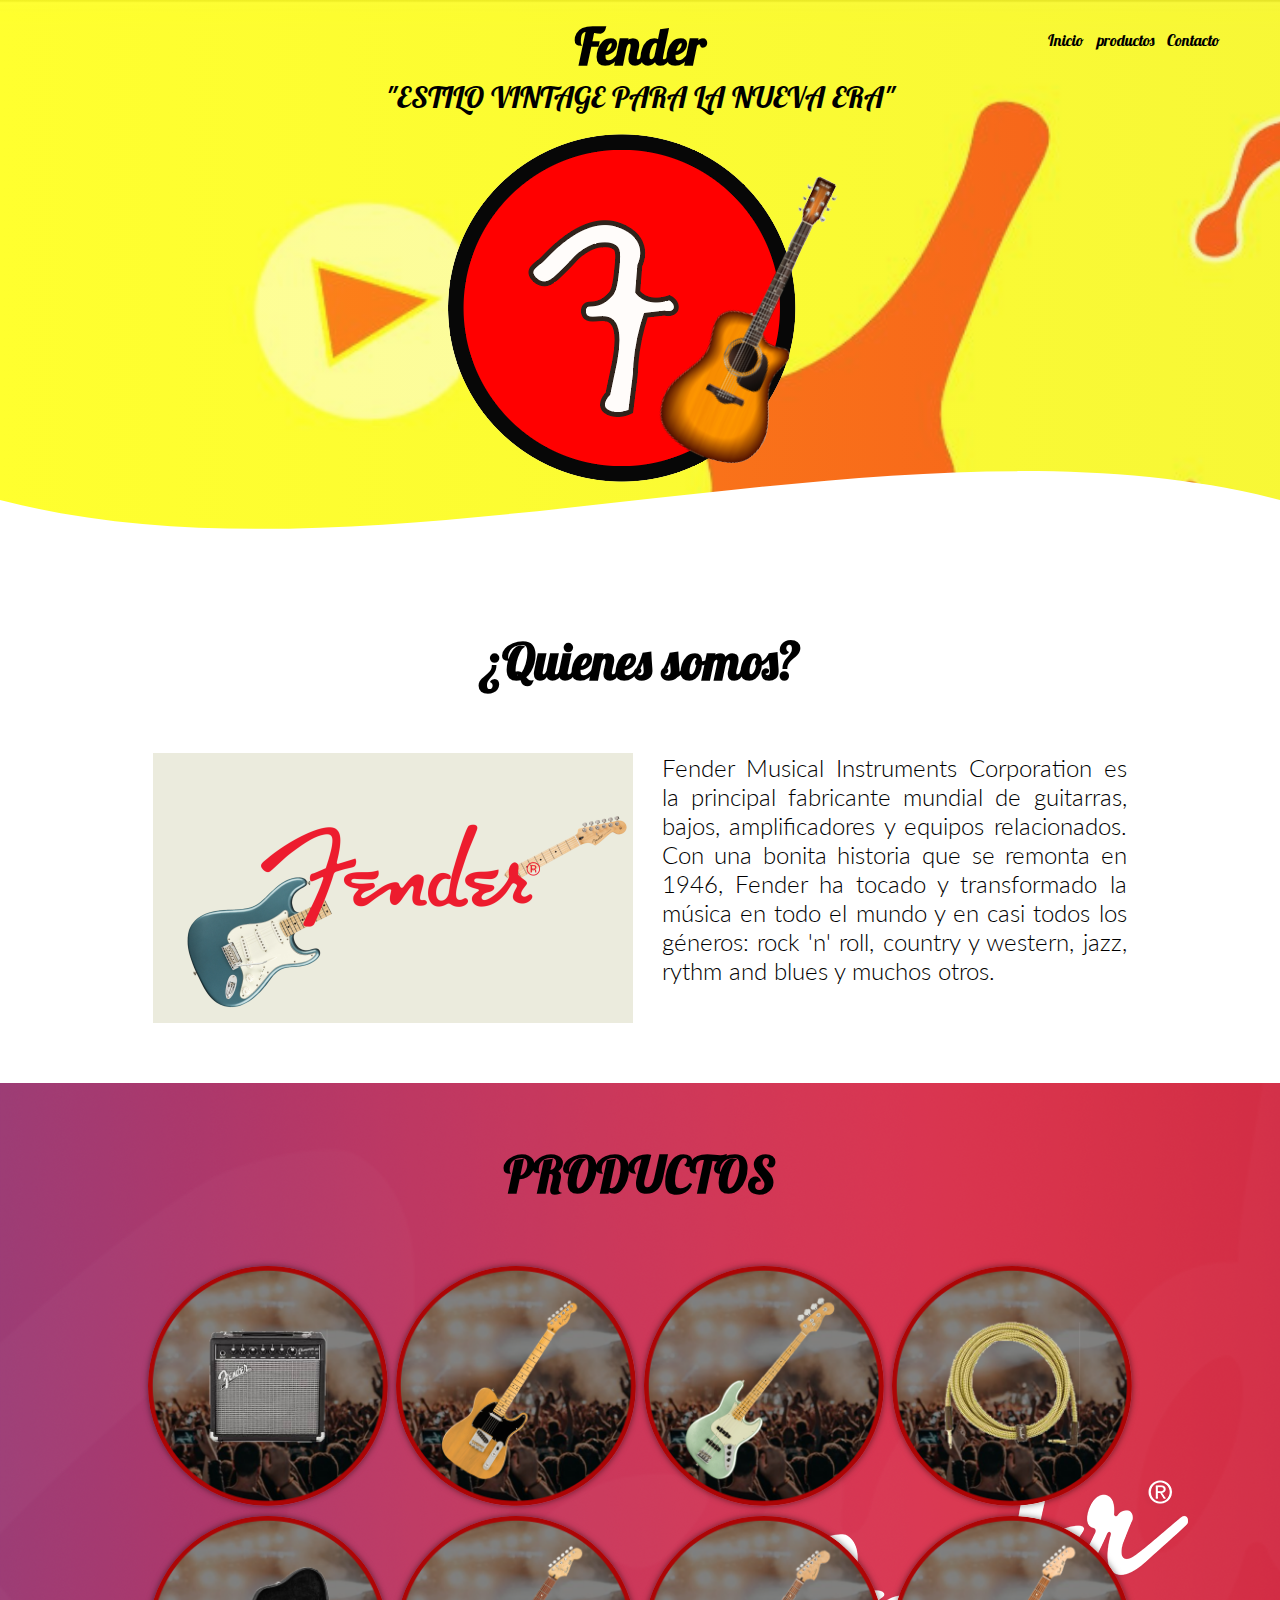
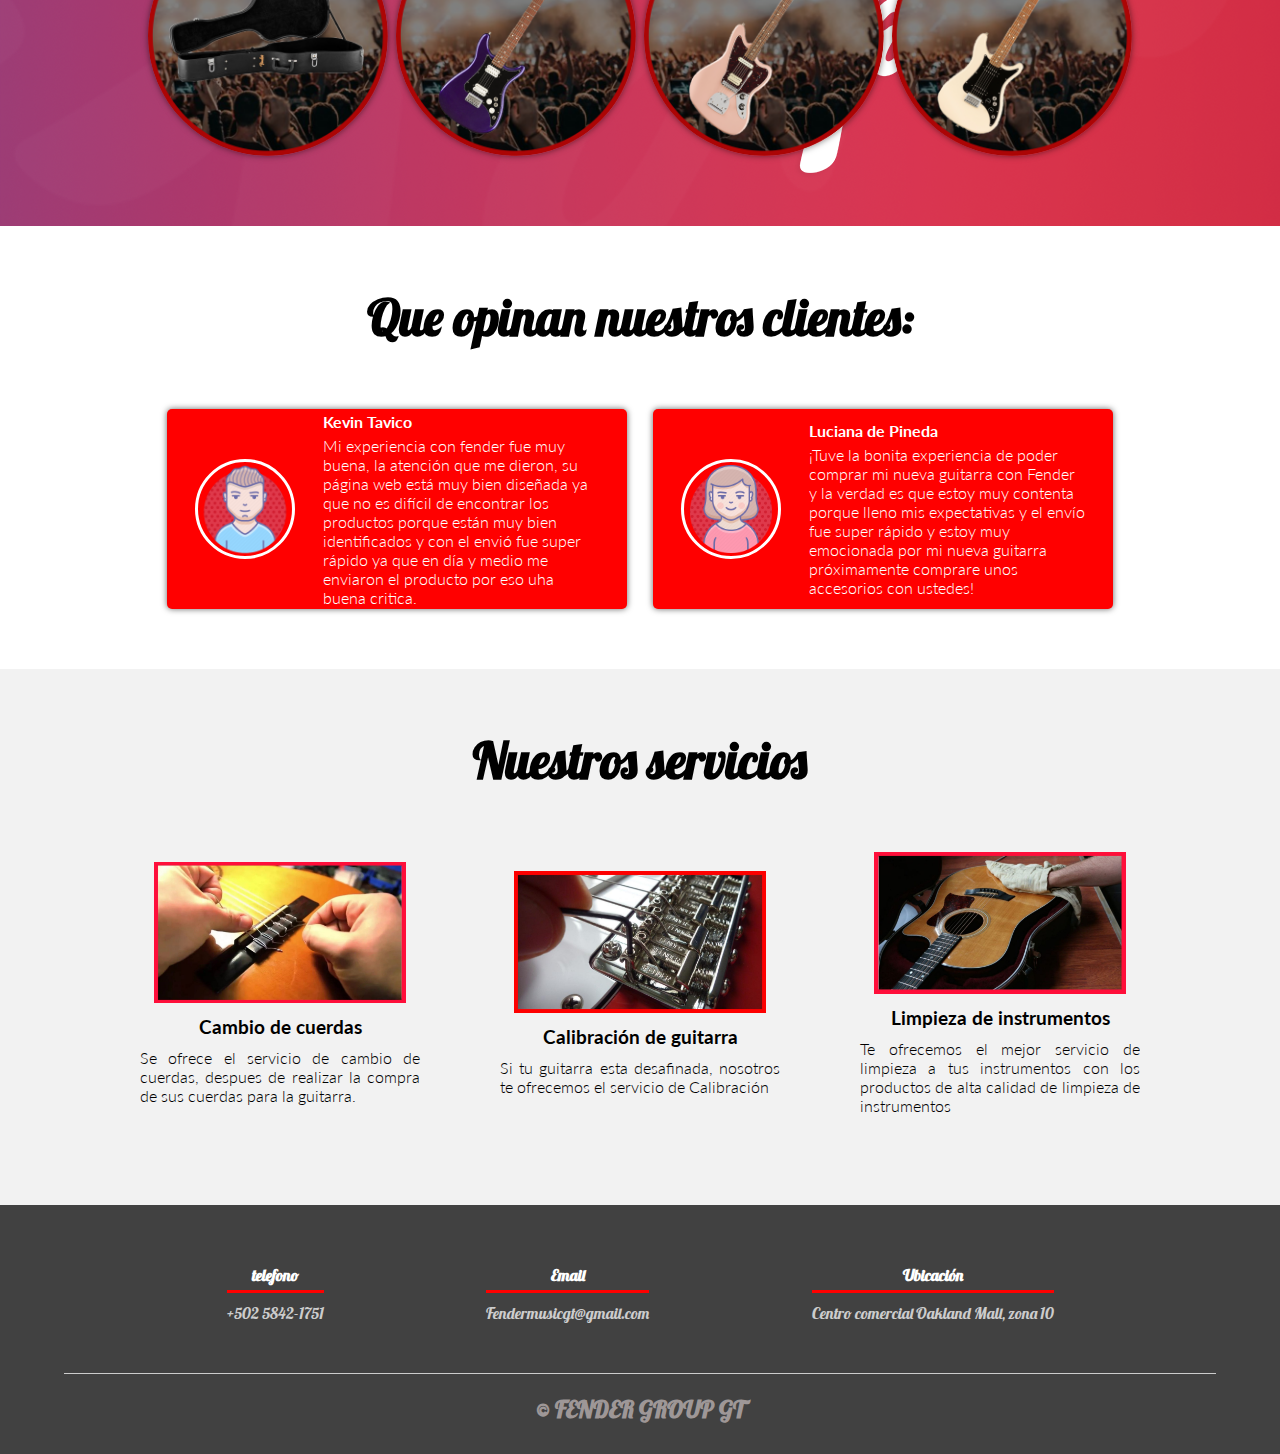
==== index.html @ e0b183ed "Add files via upload" ====
<!DOCTYPE html>
<html lang="es">

<head>
    <meta charset="UTF-8">
    <meta name="viewport" content="width=device-width, initial-scale=1.0">
    <meta http-equiv="X-UA-Compatible" content="ie=edge">
    <title>Fender</title>
    <link rel="shortcut icon" href="img/logotipo-removebg-preview.png" type="image/x-icon">
    <link rel="stylesheet" href="style.css">
    <link href="https://fonts.googleapis.com/css2?family=Rock+Salt&display=swap" rel="stylesheet"> 
</head>

<body>
    <header>
        <nav>
            <a href="#Quienes somos?">Inicio</a>
            <a href="#Productos">productos</a>
            <a href="#Contacto">Contacto</a>
       
        </nav>
        <section class="textos-header">
            <h1>Fender</h1>
            <h2>"ESTILO VINTAGE PARA LA NUEVA ERA"</h2>
             <img src="img/logotipo-removebg-preview.png" alt="">
        </section>
        <div class="wave" style="height: 150px; overflow: hidden;"><svg viewBox="0 0 500 150" preserveAspectRatio="none"
                style="height: 100%; width: 100%;">
                <path d="M0.00,49.98 C150.00,150.00 349.20,-50.00 500.00,49.98 L500.00,150.00 L0.00,150.00 Z"
                    style="stroke: none; fill: #fff;"></path>
            </svg></div>
    </header>
    <main>
        <section id="Quienes somos?" class="contenedor sobre-nosotros">
            <h2 class="titulo">¿Quienes somos?</h2>
            <div class="contenedor-sobre-nosotros">
                <img src="img/FENDERIMAGE.png" alt="" class="imagen-about-us">
                <div class="contenido-textos">
                    <p>Fender Musical Instruments Corporation es la principal fabricante mundial de guitarras, bajos, amplificadores y equipos relacionados. Con una bonita historia que se remonta en 1946, Fender ha tocado y transformado la música en todo el mundo y en casi todos los géneros: rock 'n' roll, country y western, jazz, rythm and blues y muchos otros.</p>
                </div>
            </div>
        </section>
        <section id="Productos" class="portafolio">
            <div class="contenedor">
                <h2 class="titulo">PRODUCTOS</h2>
                <div class="galeria-port">
                    <div class="imagen-port">
                        <img src="img/PRODUCTOS/Fender Amp.png" alt="">
                        <div class="hover-galeria">
                            <img src="img/Carriot de compras.png" alt="">
                            <a href="/paginas productos/amplificador.html">Ver producto</a>
                        </div>
                    </div>
                    <div class="imagen-port">
                        <img src="img/PRODUCTOS/Fender Telecaster.png" alt="">
                        <div class="hover-galeria">
                            <img src="img/Carriot de compras.png" alt="">
                            <a href="/paginas productos/guitarra telecaster.html">Ver producto</a>
                            
                        </div>
                    </div>
                    <div class="imagen-port">
                        <img src="img/PRODUCTOS/Fender J bass.png" alt="">
                        <div class="hover-galeria">
                            <img src="img/Carriot de compras.png" alt="">
                            <a href="/paginas productos/Bajo de jazz.html">Ver producto</a>
                            
                        </div>
                    </div>
                    <div class="imagen-port">
                        <img src="img/PRODUCTOS/cable.png" alt="">
                        <div class="hover-galeria">
                            <img src="img/Carriot de compras.png" alt="">
                            <a href="/paginas productos/Cable.html">Ver producto</a>
                        </div>
                    </div>
                    <div class="imagen-port">
                        <img src="img/PRODUCTOS/Estuche.png" alt="">
                        <div class="hover-galeria">
                            <img src="img/Carriot de compras.png" alt="">
                            <a href="/paginas productos/Estuche.html">Ver producto</a>
                        </div>
                    </div>
                    <div class="imagen-port">
                        <img src="img/PRODUCTOS/Fender Mustang.png" alt="">
                        <div class="hover-galeria">
                            <img src="img/Carriot de compras.png" alt="">
                            <a href="/paginas productos/fendermustang.html">Ver producto</a>
                        </div>
                    </div>
                    <div class="imagen-port">
                        <img src="img/PRODUCTOS/Fender Jaguar.png" alt="">
                        <div class="hover-galeria">
                            <img src="img/Carriot de compras.png" alt="">
                            <a href="/paginas productos/Fenderjaguar.html">Ver producto</a>
                        </div>
                    </div>
                    <div class="imagen-port">
                        <img src="img/PRODUCTOS/Fender Lead.png" alt="">
                        <div class="hover-galeria">
                            <img src="img/Carriot de compras.png" alt="">
                            <a href="/paginas productos/Fenderlead.html">Ver producto</a>
                        </div>
                        
                    </div>
                </div>
            </div>



        </section>
        <section class="clientes contenedor">
            <h2 class="titulo">Que opinan nuestros clientes:</h2>
            <div class="cards">
                <div class="card">
                    <img src="img/hombre.png" alt="">
                    <div class="contenido-texto-card">
                        <h4>Kevin Tavico</h4>
                        <p>Mi experiencia con fender fue muy buena, la atención que me dieron, su página web está muy bien diseñada ya que no es difícil de encontrar los productos porque están muy bien identificados y con el envió fue super rápido ya que en día y medio me enviaron el producto por eso uha buena critica. </p>
                    </div>
                </div>
                <div class="card">
                    <img src="img/mujer.png" alt="">
                    <div class="contenido-texto-card">
                        <h4>Luciana de Pineda</h4>
                        <p>¡Tuve la bonita experiencia de poder comprar mi nueva guitarra con Fender y la verdad es que estoy muy contenta porque lleno mis expectativas y el envío fue super rápido y estoy muy emocionada por mi nueva guitarra próximamente comprare unos accesorios con ustedes!</p>
                    </div>
                </div>
            </div>
        </section>
        <section class="about-services">
            <div class="contenedor">
                <h2 class="titulo">Nuestros servicios</h2>
                <div class="servicio-cont">
                    <div class="servicio-ind">
                        <img src="img/1.jpg" alt="">
                        <div class="Tituloservice">
                           <h3>Cambio de cuerdas</h3>
                           
                        </div>
                        <p>Se ofrece el servicio de cambio de cuerdas, despues de realizar la compra de sus cuerdas para la guitarra.</p>
                        
                    </div>
                    <div class="servicio-ind">
                        <img src="img/2.jpg" alt="">
                        <h3>Calibración de guitarra</h3>
                        <p>Si tu guitarra esta desafinada, nosotros te ofrecemos el servicio de Calibración</p>
                    </div>
                    <div class="servicio-ind">
                        <img src="img/3.jpg" alt="">
                        <h3>Limpieza de instrumentos</h3>
                        <p>Te ofrecemos el mejor servicio de limpieza a tus instrumentos con los productos de alta calidad de limpieza de instrumentos</p>
                    </div>
                </div>
            </div>
        </section>
    </main>
    <footer>

        <div id="Contacto" class="contenedor-footer">
            <div class="content-foo">
                <h4>telefono</h4>
                <p>+502 5842-1751</p>
            </div>
            <div class="content-foo">
                <h4>Email</h4>
                <p>Fendermusicgt@gmail.com</p>
            </div>
            <div class="content-foo">
                <h4>Ubicación</h4>
                <p>Centro comercial Oakland Mall, zona 10</p>
            </div>
        </div>
        <h2 class="titulo-final">&copy; FENDER GROUP GT</h2>
    </footer>
</body>

</html>

<!-- HECHO CON FINES EDUCATIVOS -->
<!-- NO ES UNA PAGINA OFICIAL-->
---- style.css ----
@import url('https://fonts.googleapis.com/css2?family=Kanit:ital,wght@0,400;0,600;1,700&family=Lobster&display=swap');
@import url('https://fonts.googleapis.com/css2?family=Rock+Salt&display=swap');
@import url('https://fonts.googleapis.com/css2?family=IBM+Plex+Sans+Thai+Looped&display=swap');
@import url('https://fonts.googleapis.com/css2?family=Lobster&display=swap');
@import url('https://fonts.googleapis.com/css2?family=Lato:wght@300&display=swap');
@import url('https://fonts.googleapis.com/css2?family=Kanit:ital,wght@0,400;0,600;1,700&family=Lobster&display=swap');
* {
    margin: 0;
    padding: 0;
    box-sizing: border-box;
}

body {
    font-family: 'Kanit', sans-serif;
    font-family: 'Lobster', cursive;
    
}

.contenedor {
    padding: 60px 0;
    width: 90%;
    max-width: 1000px;
    margin: auto;
    overflow: hidden;
}

.titulo {
    color: #000000;
    font-size: 30px;
    text-align: center;
    margin-bottom: 60px;
    font-family: 'Kanit', sans-serif;
    font-family: 'Lobster', cursive;
}

/* Header */

header {
    width: 100%;
    height: 600px;
    background: #fafd4d;
    
    background: -webkit-linear-gradient(to right, hsla(11, 80%, 60%),rgba(255, 87, 51 )), url(img/jennifer-chen-t6HVqDRTZ_E-unsplash.jpg);
    
    background: linear-gradient(to right, rgba(255, 255, 46, 0.541), rgba(236, 236, 65, 0.404)), url(img/banner\ fender.JPG);
    background-size: cover;
    background-attachment: fixed;
    position: relative;
    font-family: 'Kanit', sans-serif;
    font-family: 'Lobster', cursive;
}

nav{
    text-align: right;
    padding: 30px 50px 0 0;

}

nav > a{
    color:rgb(0, 0, 0);
    font-weight: 300;
    text-decoration: none;
    margin-right: 10px;
}

nav > a:hover{
    text-decoration: underline;
}

header .textos-header{
    display: flex;
    height: 430px;
    width: 100%;
    align-items: center;
    justify-content: center;
    flex-direction: column;
    text-align: center;
}

.textos-header h1{
    font-size: 50px;
    color:rgb(0, 0, 0);
}

.textos-header h2{
    font-size: 30px;
    font-weight: 300;
    color:rgb(0, 0, 0);
}

.wave{
    position: absolute;
    bottom: 0;
    width: 100%;
}

/* About us */

main .sobre-nosotros{
    padding: 30px 0 60px 0;
}
.contenedor-sobre-nosotros{
    display: flex;
    justify-content: space-evenly;
}

.imagen-about-us{
    width: 48%;
}

.sobre-nosotros .contenido-textos{
    width: 48%;
    font-family: 'Lato', sans-serif;
    font-size: 1.5em;
}

.contenido-textos h3{
    margin-bottom: 15px;
}

.contenido-textos h3 span{
    background: #ff0000;
    color: rgb(255, 255, 255);
    border-radius: 50%;
    display: inline-block;
    text-align: center;
    width: 30px;
    height: 30px;
    padding: 2px;
    box-shadow: 0 0 6px 0 rgba(0, 0, 0, .5);
    margin-right: 5px;
}

.contenido-textos p{
    padding: 0px 0px 30px 15px;
    font-weight: 300;
    text-align: justify;
}

/* Galeria */


.portafolio{
    background-image: url(/img/Banner.png);
    
    
}

.titulo{
    font-size: 50px;
}

.galeria-port{
    display: flex;
    justify-content: space-evenly;
    flex-wrap: wrap;
}

.imagen-port{
    width: 24%;
    margin-bottom: 10px;
    overflow: hidden;
    position: relative;
    cursor: pointer;
    box-shadow: 0 0 6px 0 rgba(0, 0, 0, .5);
    border-radius: 50%;
}

.imagen-port > img{
    width: 100%;
    height: 100%;
    object-fit: cover;
    display: block;
}

.hover-galeria{
    position: absolute;
    width: 100%;
    height: 100%;
    top: 0;
    transform: scale(0);
    background: rgba(255, 0, 0, 0.7);
    transition: transform .5s;
    display: flex;
    justify-content: center;
    align-items: center;
    flex-direction: column;
}

.hover-galeria img{
    width: 50px;
}

.hover-galeria p{
    color: #fff;
}

.imagen-port:hover .hover-galeria{
    transform: scale(1);
}

/* Clients */

.cards{
    display: flex;
    justify-content: space-evenly;
}

.cards .card{
    background: #FF0000;
    display: flex;
    width: 46%;
    height: 200px;
    align-items: center;
    justify-content: space-evenly;
    border-radius: 5px;
    box-shadow: 0 0 6px 0 rgba(0, 0, 0, 0.6);
}

.cards .card img{
    width: 100px;
    height: 100px;
    object-fit: cover;
    border: 3px solid rgb(255, 255, 255);
    border-radius: 50%;
    display: block;
}

.cards .card > .contenido-texto-card{
    width: 60%;
    color: #fff;
    font-family: 'Lato', sans-serif;
    font-size: 1.0em;
}

.cards .card > .contenido-texto-card p{
    font-weight: 300;
    padding-top: 5px;
}

/*  Our team */

.about-services{
    background: #f2f2f2;
    padding-bottom: 30px;
    font-family: 'Lato', sans-serif;
    font-size: 1em;
}

.tituloservice{
    font-family: 'Kanit', sans-serif;
    font-family: 'Lobster', cursive;
    
}

.servicio-cont{
    display:flex;
    justify-content: space-between;
    align-items: center;
}

.servicio-ind{
    width: 28%;
    text-align: center;
}

.servicio-ind img{
    width: 90%;
}

.servicio-ind h3{
    margin: 10px 0;
}

.servicio-ind p{
    font-weight: 300;
    text-align: justify;
}

/* footer */

footer{
    background: #414141;
    padding: 60px 0 30px 0;
    margin: auto;
    overflow: hidden;
}

.contenedor-footer{
    display: flex;
    width: 90%;
    justify-content: space-evenly;
    margin: auto;
    padding-bottom: 50px;
    border-bottom: 1px solid #ccc;
}

.content-foo{
    text-align: center;
}

.content-foo h4{
    color: #fff;
    border-bottom: 3px solid #FF0000;
    padding-bottom: 5px;
    margin-bottom: 10px;
}

.content-foo p{
    color: #ccc;
}

.titulo-final{
    text-align: center;
    font-size: 24px;
    margin: 20px 0 0 0;
    color: #9e9797;
}

@media screen and (max-width:900px){
    header{
        background-position: center;
    }

    .contenedor-sobre-nosotros{
        flex-direction: column;
        justify-content: center;
        align-items: center;
    }

    .sobre-nosotros .contenido-textos{
        width: 90%;
    }

    .imagen-about-us{
        width: 90%;
    }

    /* Galeria */

    .imagen-port{
        width: 44%;
    }

    /* Clientes */

    .cards{
        flex-direction: column;
        justify-content: center;
        align-items: center;
    }

    .cards .card{
        width: 90%;
    }

    .cards .card:first-child{
        margin-bottom: 30px;
    }

    /* servicios */

    .servicio-cont{
        justify-content: center;
        flex-direction: column;
    }

    .servicio-ind{
        width: 100%;
        text-align: center;
    }

    .servicio-ind:nth-child(1), .servicio-ind:nth-child(2){
        margin-bottom: 60px;
    }

    .servicio-ind img{
        width: 90%;
    }
}

@media screen and (max-width:500px){
    nav{
        text-align: center;
        padding: 30px 0 0 0;
    }

    nav > a{
        margin-right: 5px;
    }

    .textos-header h1{
        font-size: 35px;
    }

    .textos-header h2{
        font-size: 20px;
    }

    /* ABOUT US */

    .imagen-about-us{
        margin-bottom: 60px;
        width: 99%;
    }

    .sobre-nosotros .contenido-textos{
        width: 95%;
    }

    /* Galeria */

    .imagen-port{
        width: 95%;
    }

    /* Clients */

    .cards .card{
        height: 450px;
        display: flex;
        flex-direction: column;
        align-items: center;
    }

    .cards .card img{
        width: 90px;
        height: 90px;
    }

    /* Footer */

    .contenedor-footer{
        flex-direction: column;
        border: none;
    }

    .content-foo{
        margin-bottom: 20px;
        text-align: center;
    }

    .content-foo h4{
        border: none;
    }

    .content-foo p{
        color: rgb(255, 242, 56);
        border-bottom: 1px solid #f2f2f2;
        padding-bottom: 20px;
    }

    .titulo-final{
        font-size: 20px;
    }
}
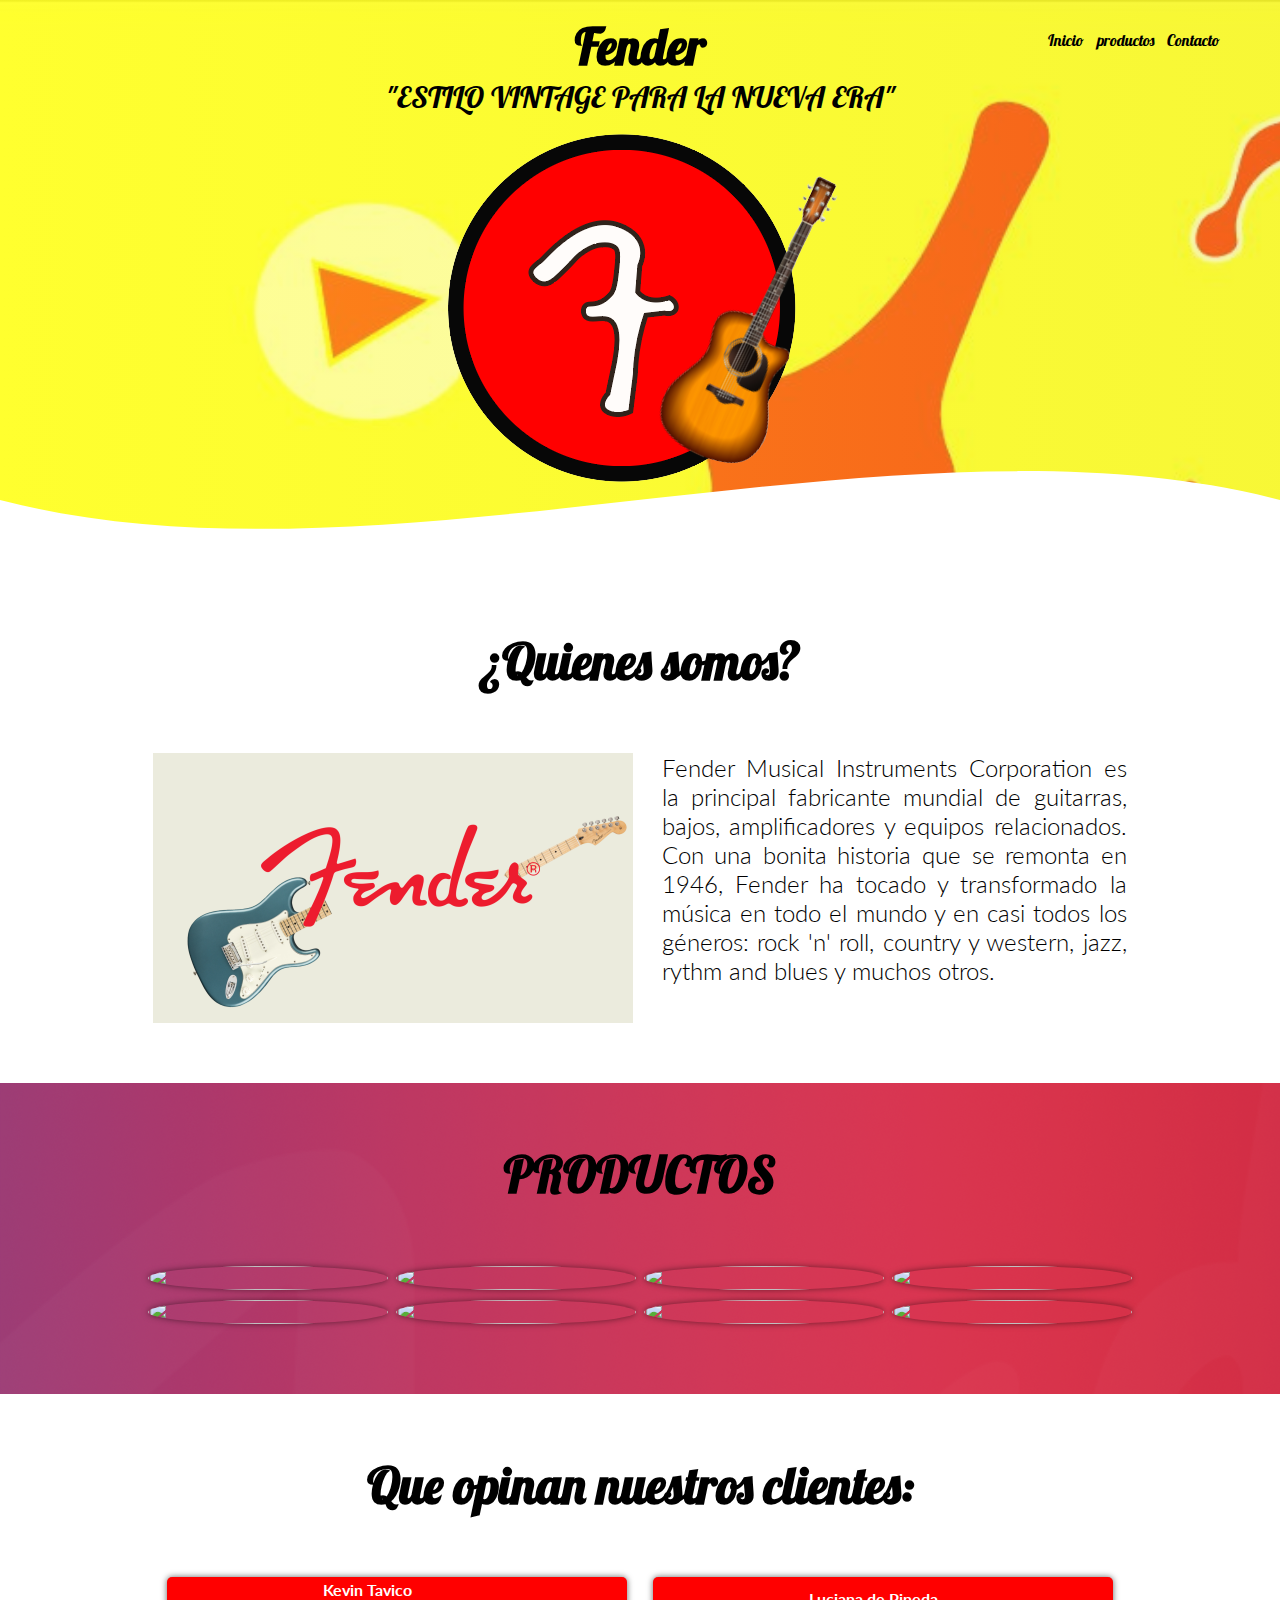
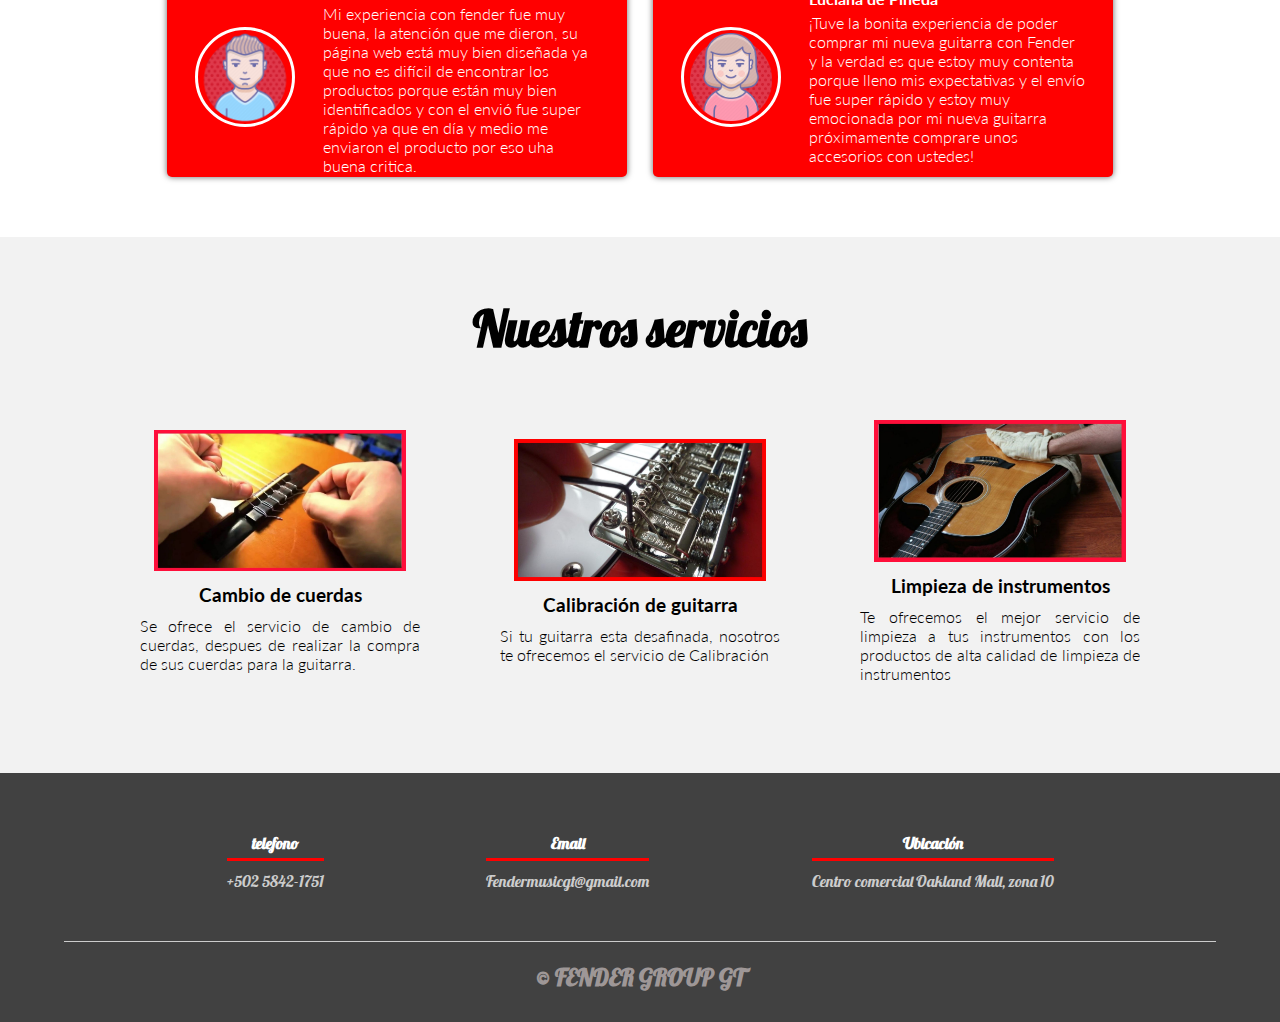
==== commit d7f50b55: "Update index.html" ====
--- a/index.html
+++ b/index.html
@@ -45,61 +45,61 @@
                 <h2 class="titulo">PRODUCTOS</h2>
                 <div class="galeria-port">
                     <div class="imagen-port">
-                        <img src="img/PRODUCTOS/Fender Amp.png" alt="">
+                        <img src=".img/PRODUCTOS/Fender Amp.png" alt="">
                         <div class="hover-galeria">
                             <img src="img/Carriot de compras.png" alt="">
-                            <a href="/paginas productos/amplificador.html">Ver producto</a>
+                            <a href="./paginas productos/amplificador.html">Ver producto</a>
                         </div>
                     </div>
                     <div class="imagen-port">
-                        <img src="img/PRODUCTOS/Fender Telecaster.png" alt="">
+                        <img src=".img/PRODUCTOS/Fender Telecaster.png" alt="">
                         <div class="hover-galeria">
                             <img src="img/Carriot de compras.png" alt="">
-                            <a href="/paginas productos/guitarra telecaster.html">Ver producto</a>
+                            <a href="./paginas productos/guitarra telecaster.html">Ver producto</a>
                             
                         </div>
                     </div>
                     <div class="imagen-port">
-                        <img src="img/PRODUCTOS/Fender J bass.png" alt="">
+                        <img src=".img/PRODUCTOS/Fender J bass.png" alt="">
                         <div class="hover-galeria">
                             <img src="img/Carriot de compras.png" alt="">
-                            <a href="/paginas productos/Bajo de jazz.html">Ver producto</a>
+                            <a href="./paginas productos/Bajo de jazz.html">Ver producto</a>
                             
                         </div>
                     </div>
                     <div class="imagen-port">
-                        <img src="img/PRODUCTOS/cable.png" alt="">
+                        <img src=".img/PRODUCTOS/cable.png" alt="">
                         <div class="hover-galeria">
                             <img src="img/Carriot de compras.png" alt="">
-                            <a href="/paginas productos/Cable.html">Ver producto</a>
+                            <a href="./paginas productos/Cable.html">Ver producto</a>
                         </div>
                     </div>
                     <div class="imagen-port">
-                        <img src="img/PRODUCTOS/Estuche.png" alt="">
+                        <img src=".img/PRODUCTOS/Estuche.png" alt="">
                         <div class="hover-galeria">
                             <img src="img/Carriot de compras.png" alt="">
-                            <a href="/paginas productos/Estuche.html">Ver producto</a>
+                            <a href="./paginas productos/Estuche.html">Ver producto</a>
                         </div>
                     </div>
                     <div class="imagen-port">
-                        <img src="img/PRODUCTOS/Fender Mustang.png" alt="">
+                        <img src=".img/PRODUCTOS/Fender Mustang.png" alt="">
                         <div class="hover-galeria">
                             <img src="img/Carriot de compras.png" alt="">
-                            <a href="/paginas productos/fendermustang.html">Ver producto</a>
+                            <a href="./paginas productos/fendermustang.html">Ver producto</a>
                         </div>
                     </div>
                     <div class="imagen-port">
-                        <img src="img/PRODUCTOS/Fender Jaguar.png" alt="">
+                        <img src=".img/PRODUCTOS/Fender Jaguar.png" alt="">
                         <div class="hover-galeria">
                             <img src="img/Carriot de compras.png" alt="">
-                            <a href="/paginas productos/Fenderjaguar.html">Ver producto</a>
+                            <a href="./paginas productos/Fenderjaguar.html">Ver producto</a>
                         </div>
                     </div>
                     <div class="imagen-port">
-                        <img src="img/PRODUCTOS/Fender Lead.png" alt="">
+                        <img src=".img/PRODUCTOS/Fender Lead.png" alt="">
                         <div class="hover-galeria">
                             <img src="img/Carriot de compras.png" alt="">
-                            <a href="/paginas productos/Fenderlead.html">Ver producto</a>
+                            <a href="./paginas productos/Fenderlead.html">Ver producto</a>
                         </div>
                         
                     </div>
@@ -178,4 +178,4 @@
 </html>
 
 <!-- HECHO CON FINES EDUCATIVOS -->
-<!-- NO ES UNA PAGINA OFICIAL-->+<!-- NO ES UNA PAGINA OFICIAL-->
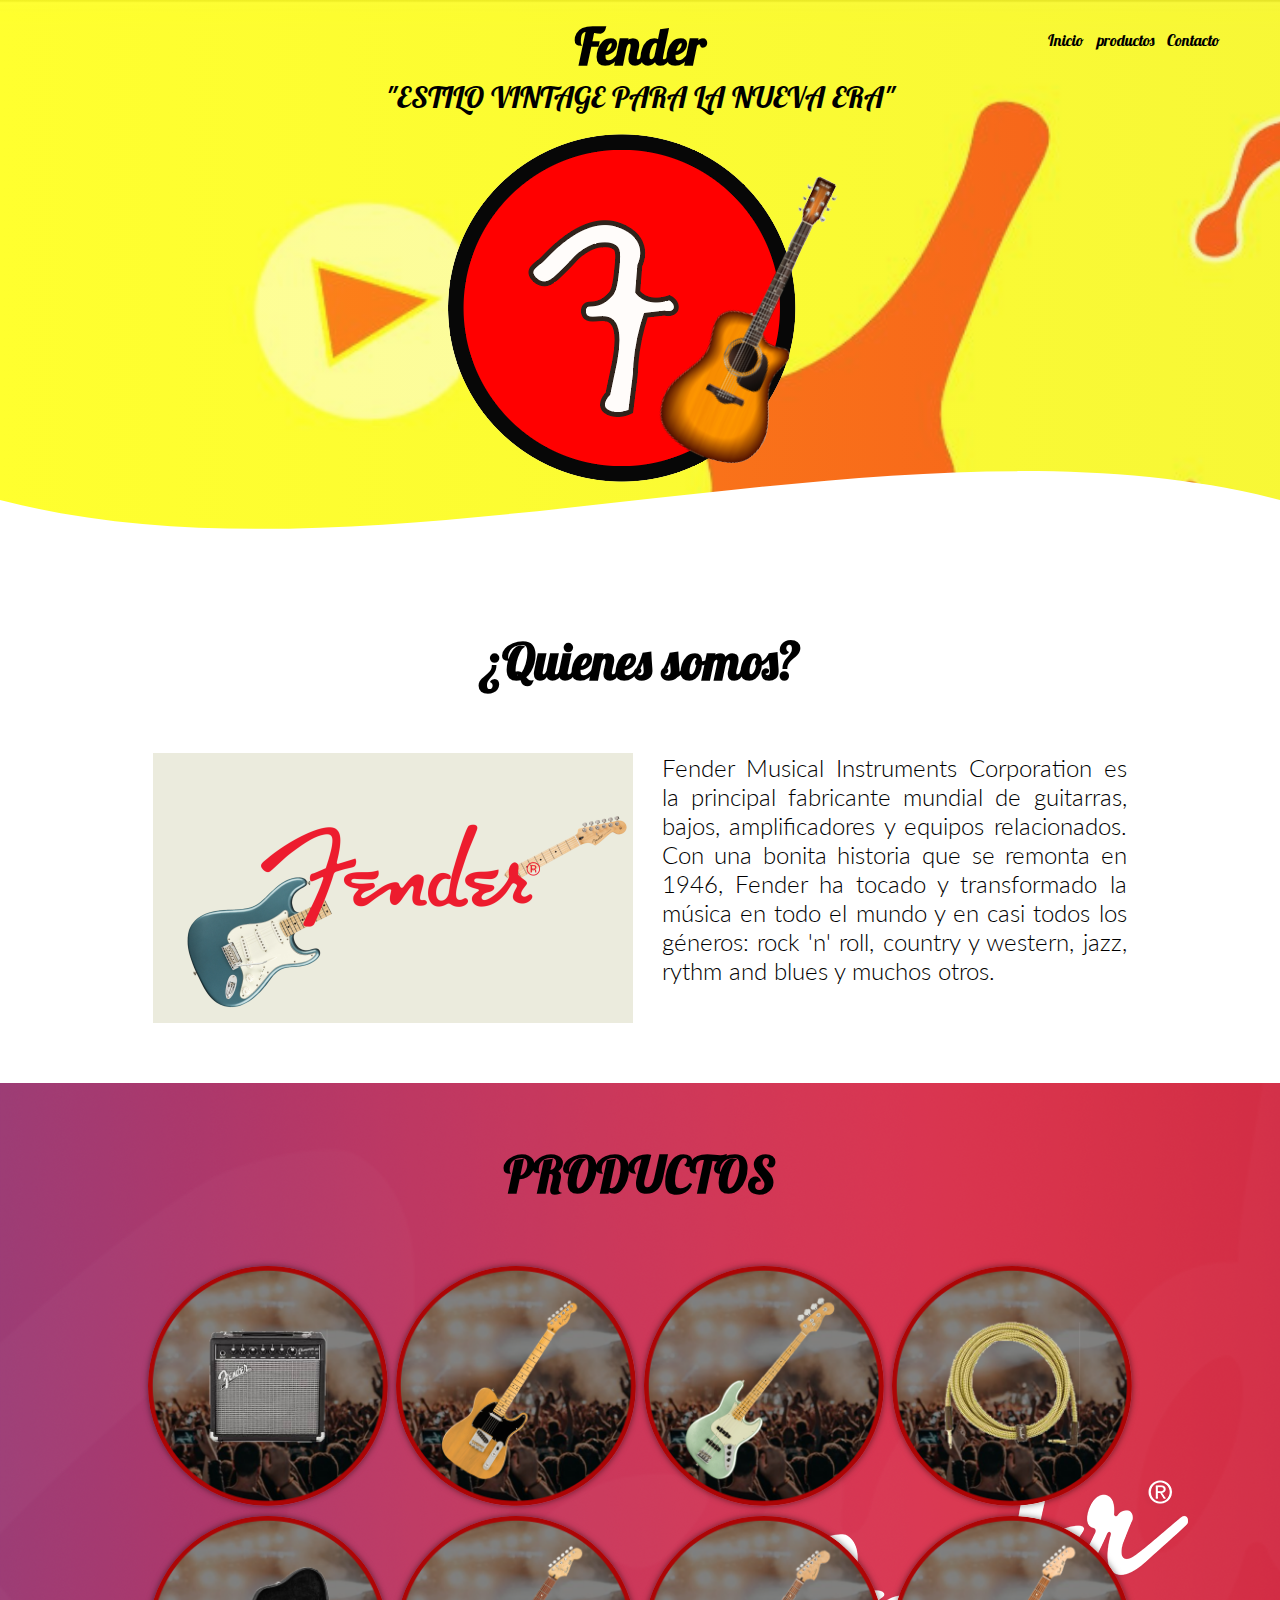
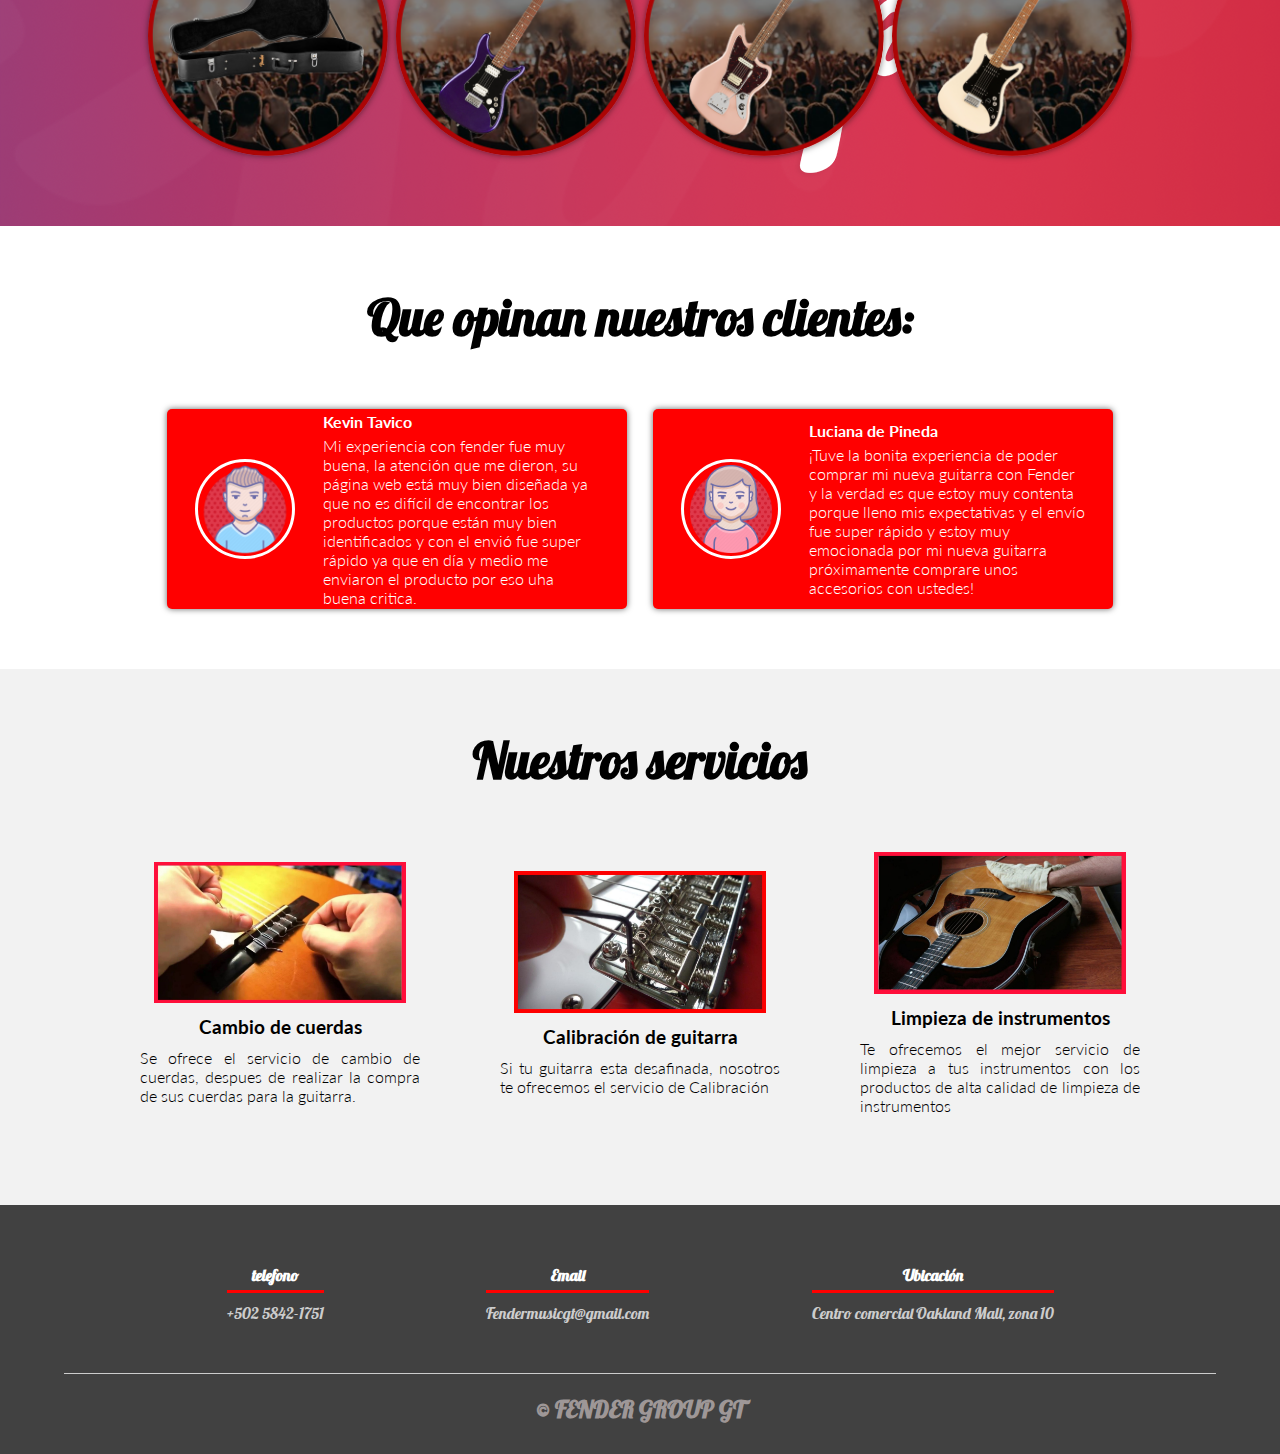
==== commit 7ba0b7c5: "Update index.html" ====
--- a/index.html
+++ b/index.html
@@ -45,14 +45,14 @@
                 <h2 class="titulo">PRODUCTOS</h2>
                 <div class="galeria-port">
                     <div class="imagen-port">
-                        <img src=".img/PRODUCTOS/Fender Amp.png" alt="">
+                        <img src="img/PRODUCTOS/Fender Amp.png" alt="">
                         <div class="hover-galeria">
                             <img src="img/Carriot de compras.png" alt="">
                             <a href="./paginas productos/amplificador.html">Ver producto</a>
                         </div>
                     </div>
                     <div class="imagen-port">
-                        <img src=".img/PRODUCTOS/Fender Telecaster.png" alt="">
+                        <img src="img/PRODUCTOS/Fender Telecaster.png" alt="">
                         <div class="hover-galeria">
                             <img src="img/Carriot de compras.png" alt="">
                             <a href="./paginas productos/guitarra telecaster.html">Ver producto</a>
@@ -60,7 +60,7 @@
                         </div>
                     </div>
                     <div class="imagen-port">
-                        <img src=".img/PRODUCTOS/Fender J bass.png" alt="">
+                        <img src="img/PRODUCTOS/Fender J bass.png" alt="">
                         <div class="hover-galeria">
                             <img src="img/Carriot de compras.png" alt="">
                             <a href="./paginas productos/Bajo de jazz.html">Ver producto</a>
@@ -68,35 +68,35 @@
                         </div>
                     </div>
                     <div class="imagen-port">
-                        <img src=".img/PRODUCTOS/cable.png" alt="">
+                        <img src="img/PRODUCTOS/cable.png" alt="">
                         <div class="hover-galeria">
                             <img src="img/Carriot de compras.png" alt="">
                             <a href="./paginas productos/Cable.html">Ver producto</a>
                         </div>
                     </div>
                     <div class="imagen-port">
-                        <img src=".img/PRODUCTOS/Estuche.png" alt="">
+                        <img src="img/PRODUCTOS/Estuche.png" alt="">
                         <div class="hover-galeria">
                             <img src="img/Carriot de compras.png" alt="">
                             <a href="./paginas productos/Estuche.html">Ver producto</a>
                         </div>
                     </div>
                     <div class="imagen-port">
-                        <img src=".img/PRODUCTOS/Fender Mustang.png" alt="">
+                        <img src="img/PRODUCTOS/Fender Mustang.png" alt="">
                         <div class="hover-galeria">
                             <img src="img/Carriot de compras.png" alt="">
                             <a href="./paginas productos/fendermustang.html">Ver producto</a>
                         </div>
                     </div>
                     <div class="imagen-port">
-                        <img src=".img/PRODUCTOS/Fender Jaguar.png" alt="">
+                        <img src="img/PRODUCTOS/Fender Jaguar.png" alt="">
                         <div class="hover-galeria">
                             <img src="img/Carriot de compras.png" alt="">
                             <a href="./paginas productos/Fenderjaguar.html">Ver producto</a>
                         </div>
                     </div>
                     <div class="imagen-port">
-                        <img src=".img/PRODUCTOS/Fender Lead.png" alt="">
+                        <img src="img/PRODUCTOS/Fender Lead.png" alt="">
                         <div class="hover-galeria">
                             <img src="img/Carriot de compras.png" alt="">
                             <a href="./paginas productos/Fenderlead.html">Ver producto</a>
